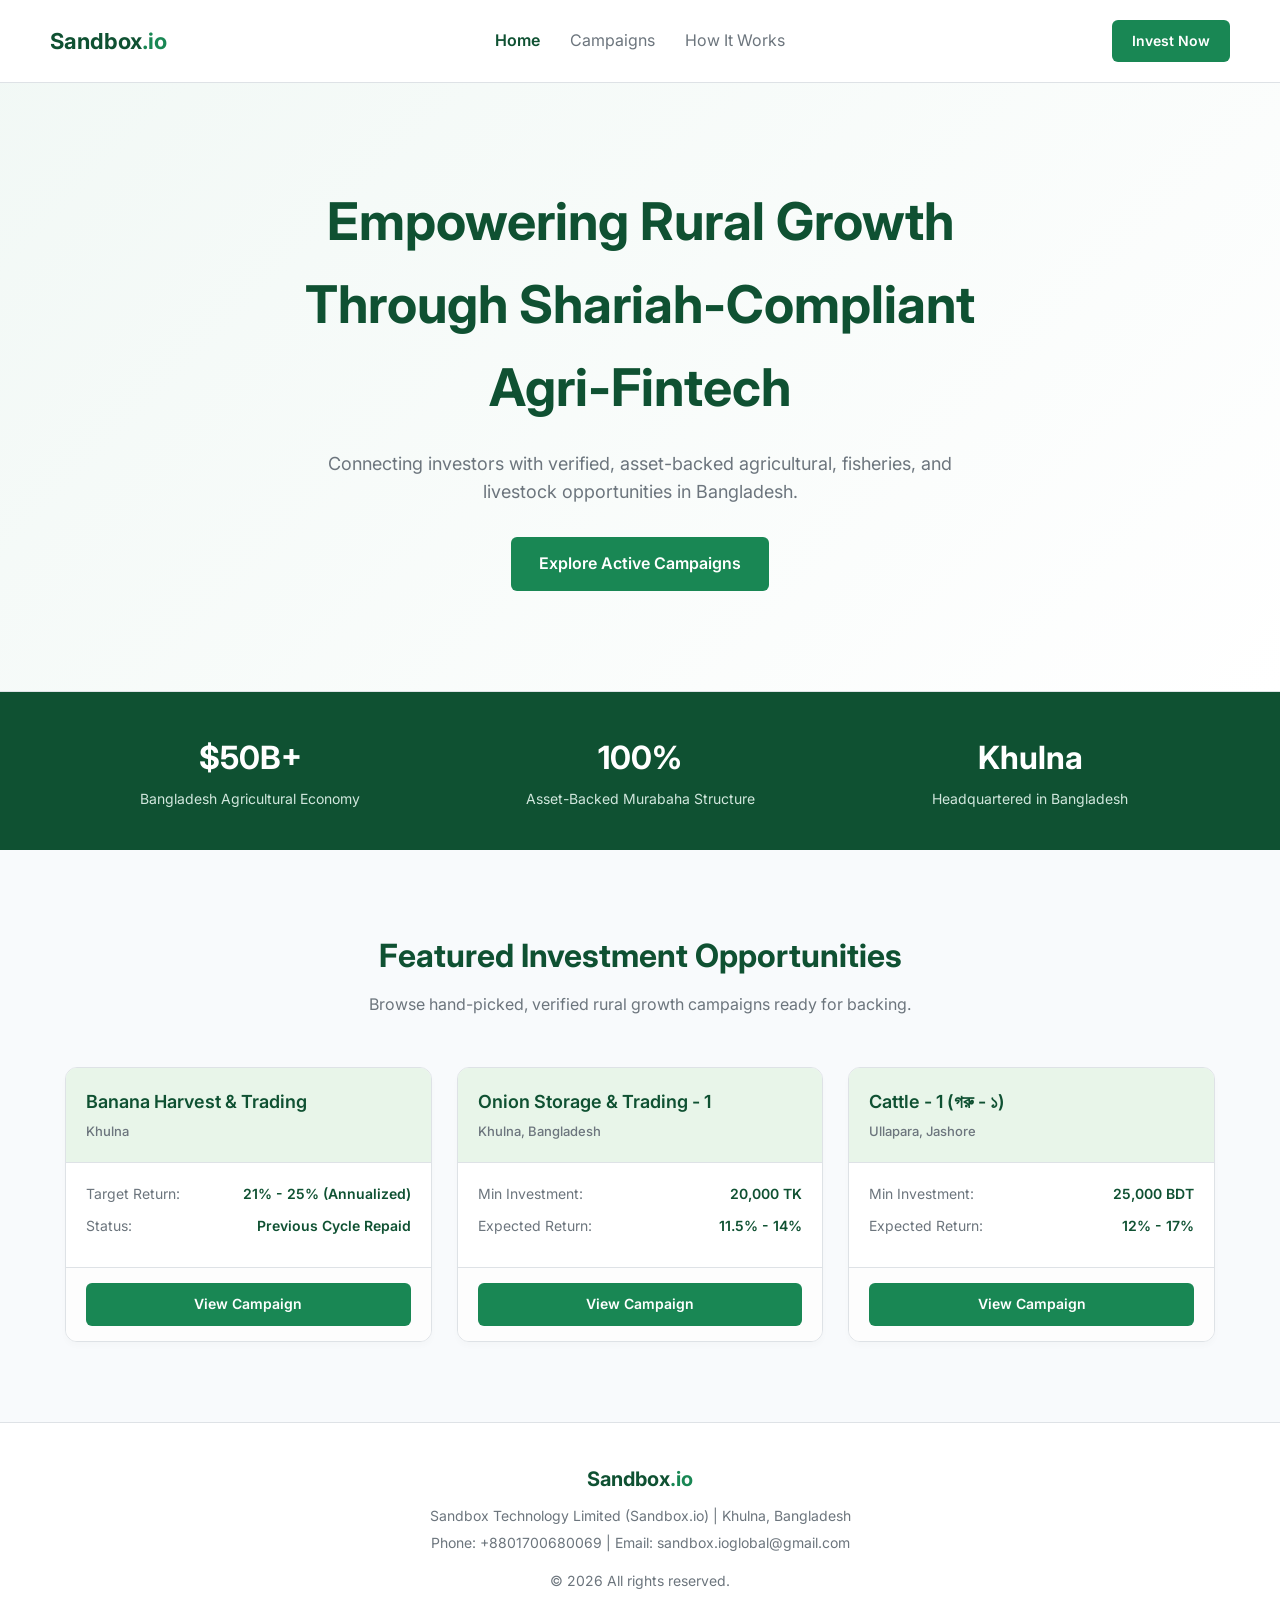
==== index.html @ e163eb54 "Add initial HTML structure for Sandbox.io website This HTML file sets up the structure for the Sandb" ====
<!DOCTYPE html>
<html lang="en">
<head>
    <meta charset="UTF-8">
    <meta name="viewport" content="width=device-width, initial-scale=1.0">
    <title>Sandbox.io - Agri-Fintech & Rural Investment Platform</title>
    <link href="https://fonts.googleapis.com/css2?family=Inter:wght@300;400;500;600;700&display=swap" rel="stylesheet">
    <link rel="stylesheet" href="style.css">
    <style>
        /* Home-specific styles */
        .hero {
            padding: 180px 0 100px 0;
            text-align: center;
            background: linear-gradient(135deg, #f1f8f5 0%, #ffffff 100%);
            border-bottom: 1px solid var(--border-color);
        }

        .hero h1 {
            font-size: clamp(36px, 5vw, 52px);
            font-weight: 700;
            color: var(--primary-green);
            margin-bottom: 20px;
            max-width: 800px;
            margin-left: auto;
            margin-right: auto;
        }

        .hero p {
            color: var(--text-muted);
            font-size: 18px;
            max-width: 650px;
            margin: 0 auto 30px auto;
        }

        .stats-bar {
            background: var(--primary-green);
            color: #fff;
            padding: 40px 0;
        }

        .stats-grid {
            display: grid;
            grid-template-columns: repeat(auto-fit, minmax(220px, 1fr));
            gap: 20px;
            text-align: center;
        }

        .stat-item h3 {
            font-size: 32px;
            color: #fff;
            margin-bottom: 5px;
        }

        .stat-item p {
            color: #d1e7dd;
            font-size: 14px;
        }

        .section-padding {
            padding: 80px 0;
        }

        .section-title {
            text-align: center;
            margin-bottom: 50px;
        }

        .section-title h2 {
            font-size: 32px;
            color: var(--primary-green);
            margin-bottom: 10px;
        }

        .section-title p {
            color: var(--text-muted);
        }

        .featured-grid {
            display: grid;
            grid-template-columns: repeat(auto-fit, minmax(320px, 1fr));
            gap: 25px;
        }

        .project-card {
            background: var(--surface-color);
            border: 1px solid var(--border-color);
            border-radius: 12px;
            overflow: hidden;
            box-shadow: 0 4px 6px rgba(0,0,0,0.02);
            transition: transform 0.3s ease, border-color 0.3s ease;
        }

        .project-card:hover {
            border-color: var(--accent-green);
            transform: translateY(-4px);
        }

        .project-header {
            background: var(--light-green);
            padding: 20px;
            border-bottom: 1px solid var(--border-color);
        }

        .project-header h3 {
            font-size: 18px;
            font-weight: 600;
            color: var(--primary-green);
            margin-bottom: 4px;
        }

        .project-location {
            font-size: 13px;
            color: var(--text-muted);
            font-weight: 500;
        }

        .project-body {
            padding: 20px;
        }

        .metric-row {
            display: flex;
            justify-content: space-between;
            margin-bottom: 10px;
            font-size: 14px;
        }

        .metric-label {
            color: var(--text-muted);
        }

        .metric-value {
            font-weight: 600;
            color: var(--primary-green);
        }

        .project-footer {
            padding: 15px 20px;
            background: #fdfdfd;
            border-top: 1px solid var(--border-color);
            text-align: center;
        }

        footer {
            border-top: 1px solid var(--border-color);
            padding: 40px 0;
            text-align: center;
            color: var(--text-muted);
            font-size: 14px;
            background: var(--surface-color);
        }

        footer p {
            margin-top: 5px;
        }
    </style>
</head>
<body>

    <!-- Navigation Bar -->
    <header style="position: fixed; top: 0; left: 0; width: 100%; display: flex; justify-content: space-between; align-items: center; padding: 20px 50px; background: rgba(255, 255, 255, 0.95); backdrop-filter: blur(10px); border-bottom: 1px solid var(--border-color); z-index: 1000;">
        <a href="index.html" style="font-size: 22px; font-weight: 700; color: var(--primary-green);">Sandbox<span style="color: var(--accent-green);">.io</span></a>
        <nav>
            <ul style="display: flex; list-style: none; gap: 30px;">
                <li><a href="index.html" style="color: var(--primary-green); font-weight: 600;">Home</a></li>
                <li><a href="projects.html" style="color: var(--text-muted);">Campaigns</a></li>
                <li><a href="how-it-works.html" style="color: var(--text-muted);">How It Works</a></li>
            </ul>
        </nav>
        <a href="projects.html" class="btn-primary">Invest Now</a>
    </header>

    <!-- Hero Section -->
    <section class="hero">
        <div class="container">
            <h1>Empowering Rural Growth Through Shariah-Compliant Agri-Fintech</h1>
            <p>Connecting investors with verified, asset-backed agricultural, fisheries, and livestock opportunities in Bangladesh.</p>
            <a href="projects.html" class="btn-primary" style="padding: 14px 28px; font-size: 16px;">Explore Active Campaigns</a>
        </div>
    </section>

    <!-- Macro Stats Bar -->
    <section class="stats-bar">
        <div class="container">
            <div class="stats-grid">
                <div class="stat-item">
                    <h3>$50B+</h3>
                    <p>Bangladesh Agricultural Economy</p>
                </div>
                <div class="stat-item">
                    <h3>100%</h3>
                    <p>Asset-Backed Murabaha Structure</p>
                </div>
                <div class="stat-item">
                    <h3>Khulna</h3>
                    <p>Headquartered in Bangladesh</p>
                </div>
            </div>
        </div>
    </section>

    <!-- Featured Campaigns Section -->
    <section class="section-padding">
        <div class="container">
            <div class="section-title">
                <h2>Featured Investment Opportunities</h2>
                <p>Browse hand-picked, verified rural growth campaigns ready for backing.</p>
            </div>
            
            <div class="featured-grid">
                <!-- Card 1 -->
                <div class="project-card">
                    <div class="project-header">
                        <h3>Banana Harvest & Trading</h3>
                        <div class="project-location">Khulna</div>
                    </div>
                    <div class="project-body">
                        <div class="metric-row"><span class="metric-label">Target Return:</span><span class="metric-value">21% - 25% (Annualized)</span></div>
                        <div class="metric-row"><span class="metric-label">Status:</span><span class="metric-value">Previous Cycle Repaid</span></div>
                    </div>
                    <div class="project-footer"><a href="projects.html" class="btn-primary" style="display:block;">View Campaign</a></div>
                </div>

                <!-- Card 2 -->
                <div class="project-card">
                    <div class="project-header">
                        <h3>Onion Storage & Trading - 1</h3>
                        <div class="project-location">Khulna, Bangladesh</div>
                    </div>
                    <div class="project-body">
                        <div class="metric-row"><span class="metric-label">Min Investment:</span><span class="metric-value">20,000 TK</span></div>
                        <div class="metric-row"><span class="metric-label">Expected Return:</span><span class="metric-value">11.5% - 14%</span></div>
                    </div>
                    <div class="project-footer"><a href="projects.html" class="btn-primary" style="display:block;">View Campaign</a></div>
                </div>

                <!-- Card 3 -->
                <div class="project-card">
                    <div class="project-header">
                        <h3>Cattle - 1 (গরু - ১)</h3>
                        <div class="project-location">Ullapara, Jashore</div>
                    </div>
                    <div class="project-body">
                        <div class="metric-row"><span class="metric-label">Min Investment:</span><span class="metric-value">25,000 BDT</span></div>
                        <div class="metric-row"><span class="metric-label">Expected Return:</span><span class="metric-value">12% - 17%</span></div>
                    </div>
                    <div class="project-footer"><a href="projects.html" class="btn-primary" style="display:block;">View Campaign</a></div>
                </div>
            </div>
        </div>
    </section>

    <!-- Footer -->
    <footer>
        <div class="container">
            <div style="font-size: 20px; font-weight: 700; color: var(--primary-green); margin-bottom: 10px;">Sandbox<span style="color: var(--accent-green);">.io</span></div>
            <p>Sandbox Technology Limited (Sandbox.io) | Khulna, Bangladesh</p>
            <p>Phone: +8801700680069 | Email: sandbox.ioglobal@gmail.com</p>
            <p style="margin-top: 15px;">&copy; 2026 All rights reserved.</p>
        </div>
    </footer>

</body>
</html>
---- style.css ----
/* ==========================================
   Sandbox.io - Global Design System & CSS
   ========================================== */

:root {
    --bg-color: #f8fafc;
    --surface-color: #ffffff;
    --primary-green: #0f5132;
    --accent-green: #198754;
    --light-green: #e8f5e9;
    --text-main: #212529;
    --text-muted: #6c757d;
    --border-color: #dee2e6;
    --badge-bg: #d1e7dd;
    --font-main: 'Inter', sans-serif;
}

/* Global Reset & Box Sizing */
* {
    margin: 0;
    padding: 0;
    box-sizing: border-box;
}

body {
    font-family: var(--font-main);
    background-color: var(--bg-color);
    color: var(--text-main);
    line-height: 1.6;
    -webkit-font-smoothing: antialiased;
}

/* Reusable Layout Containers */
.container {
    width: 100%;
    max-width: 1250px;
    margin: 0 auto;
    padding: 0 50px;
}

/* Global Typography */
h1, h2, h3, h4, h5, h6 {
    color: var(--primary-green);
    font-weight: 700;
}

a {
    text-decoration: none;
    color: inherit;
}

/* Standardized Buttons */
.btn-primary {
    background: var(--accent-green);
    color: #fff;
    padding: 10px 20px;
    border-radius: 6px;
    font-weight: 600;
    font-size: 14px;
    display: inline-block;
    transition: background 0.2s ease;
    border: none;
    cursor: pointer;
}

.btn-primary:hover {
    background: #146c43;
}

/* Responsive Breakpoints */
@media (max-width: 768px) {
    .container {
        padding: 0 20px;
    }
}
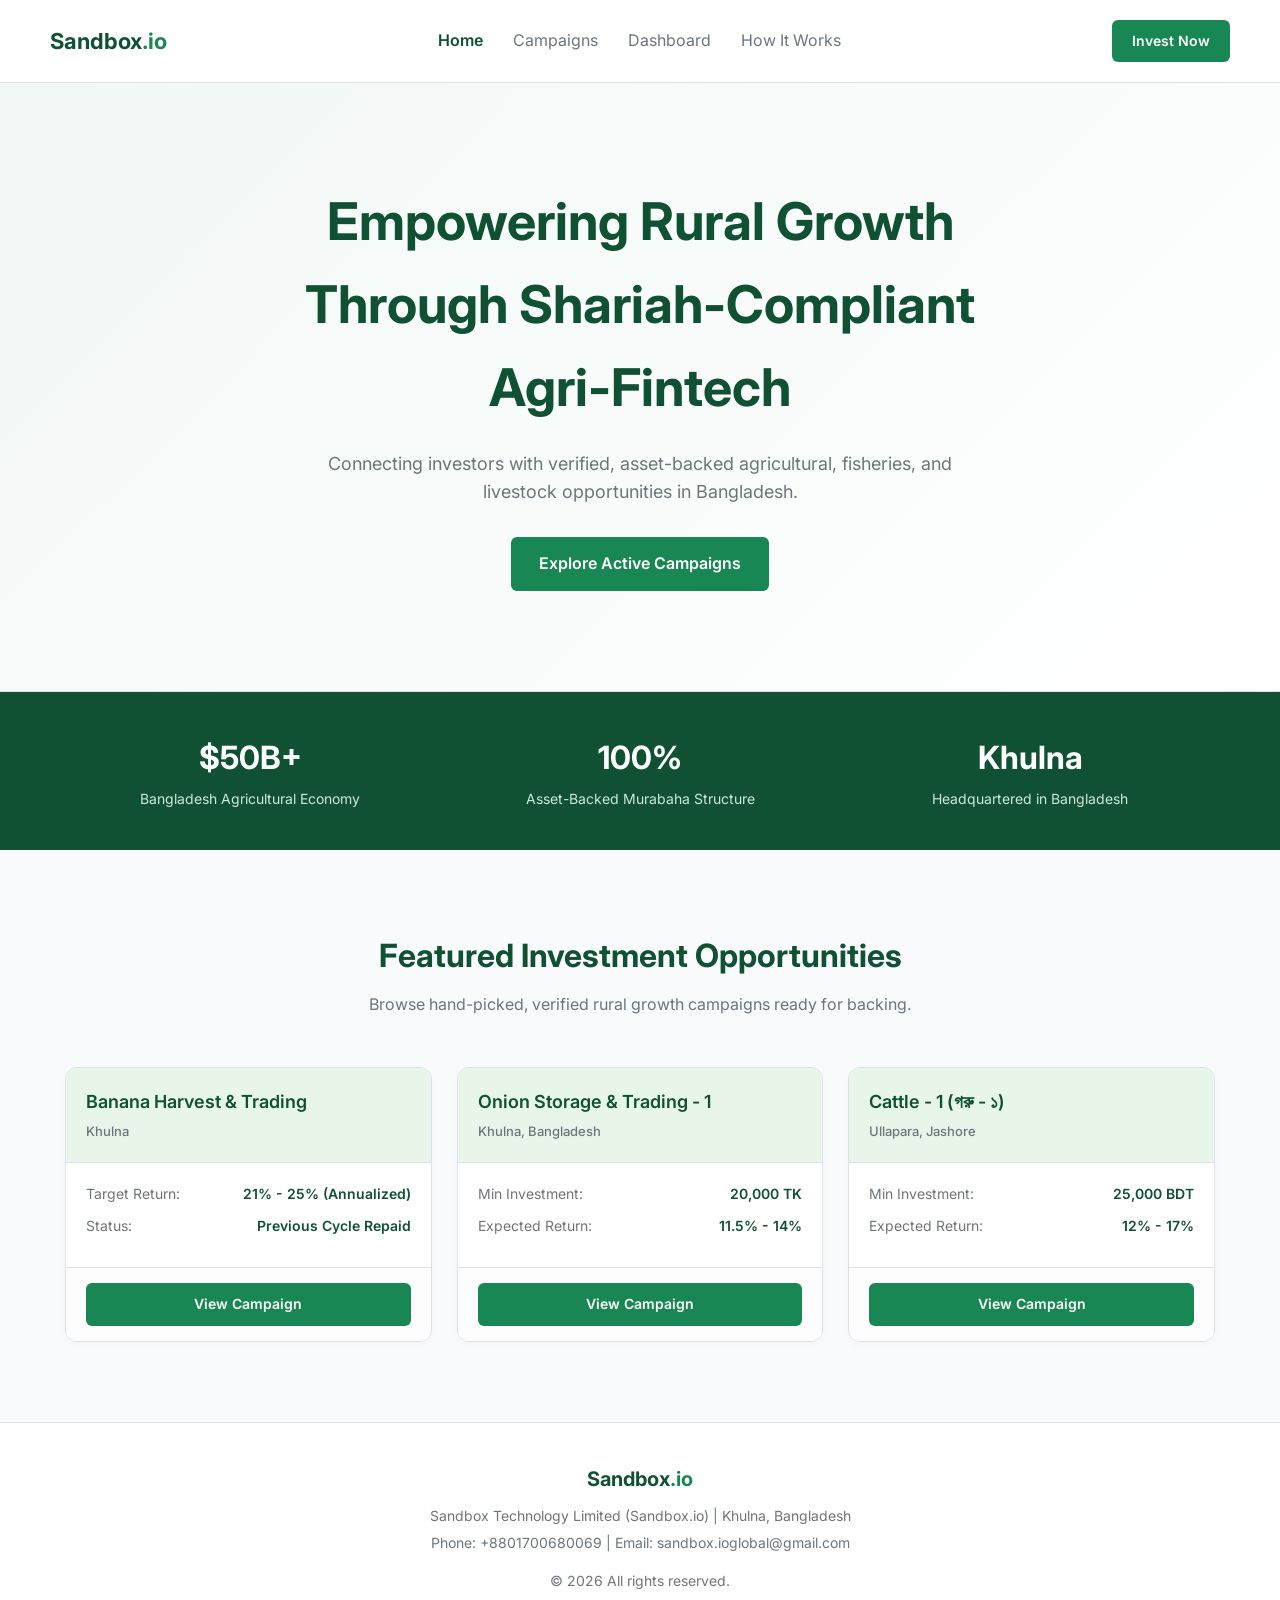
==== commit 4b05795c: "Add Dashboard link to navigation menu step 2 of issue 7." ====
--- a/index.html
+++ b/index.html
@@ -157,17 +157,28 @@
 </head>
 <body>
 
-    <!-- Navigation Bar -->
+    <!-- Navigation Bar with Mobile Hamburger Support -->
     <header style="position: fixed; top: 0; left: 0; width: 100%; display: flex; justify-content: space-between; align-items: center; padding: 20px 50px; background: rgba(255, 255, 255, 0.95); backdrop-filter: blur(10px); border-bottom: 1px solid var(--border-color); z-index: 1000;">
         <a href="index.html" style="font-size: 22px; font-weight: 700; color: var(--primary-green);">Sandbox<span style="color: var(--accent-green);">.io</span></a>
-        <nav>
+        
+        <!-- Hamburger Toggle Button -->
+        <button class="hamburger" id="hamburgerBtn" aria-label="Toggle navigation">
+            <span></span>
+            <span></span>
+            <span></span>
+        </button>
+
+        <!-- Navigation Menu -->
+        <nav class="site-nav" id="navMenu">
             <ul style="display: flex; list-style: none; gap: 30px;">
                 <li><a href="index.html" style="color: var(--primary-green); font-weight: 600;">Home</a></li>
                 <li><a href="projects.html" style="color: var(--text-muted);">Campaigns</a></li>
+                <li><a href="dashboard.html" style="color: var(--text-muted);">Dashboard</a></li>
                 <li><a href="how-it-works.html" style="color: var(--text-muted);">How It Works</a></li>
             </ul>
         </nav>
-        <a href="projects.html" class="btn-primary">Invest Now</a>
+        
+        <a href="projects.html" class="btn-primary desktop-cta">Invest Now</a>
     </header>
 
     <!-- Hero Section -->
@@ -260,5 +271,23 @@
         </div>
     </footer>
 
+    <!-- Mobile Menu Toggle Script -->
+    <script>
+        const hamburger = document.getElementById('hamburgerBtn');
+        const navMenu = document.getElementById('navMenu');
+
+        if (hamburger && navMenu) {
+            hamburger.addEventListener('click', () => {
+                navMenu.classList.toggle('active');
+            });
+
+            // Close menu automatically when a link is clicked
+            navMenu.querySelectorAll('a').forEach(link => {
+                link.addEventListener('click', () => {
+                    navMenu.classList.remove('active');
+                });
+            });
+        }
+    </script>
 </body>
 </html>
--- a/style.css
+++ b/style.css
@@ -73,3 +73,64 @@
         padding: 0 20px;
     }
 }
+
+/* ==========================================
+   Mobile Hamburger Menu Styles
+   ========================================== */
+
+.hamburger {
+    display: none;
+    background: none;
+    border: none;
+    cursor: pointer;
+    flex-direction: column;
+    gap: 5px;
+    padding: 5px;
+    z-index: 1001;
+}
+
+.hamburger span {
+    display: block;
+    width: 25px;
+    height: 3px;
+    background-color: var(--primary-green);
+    border-radius: 2px;
+    transition: all 0.3s ease;
+}
+
+@media (max-width: 768px) {
+    .hamburger {
+        display: flex;
+    }
+    
+    .site-nav {
+        position: fixed;
+        top: 0;
+        right: -100%;
+        width: 75%;
+        max-width: 300px;
+        height: 100vh;
+        background: #ffffff;
+        display: flex;
+        flex-direction: column;
+        justify-content: center;
+        align-items: center;
+        box-shadow: -5px 0 20px rgba(0,0,0,0.1);
+        transition: right 0.3s ease-in-out;
+        z-index: 1000;
+    }
+
+    .site-nav.active {
+        right: 0;
+    }
+
+    .site-nav ul {
+        flex-direction: column !important;
+        gap: 30px !important;
+        text-align: center;
+    }
+    
+    .desktop-cta {
+        display: none !important;
+    }
+}
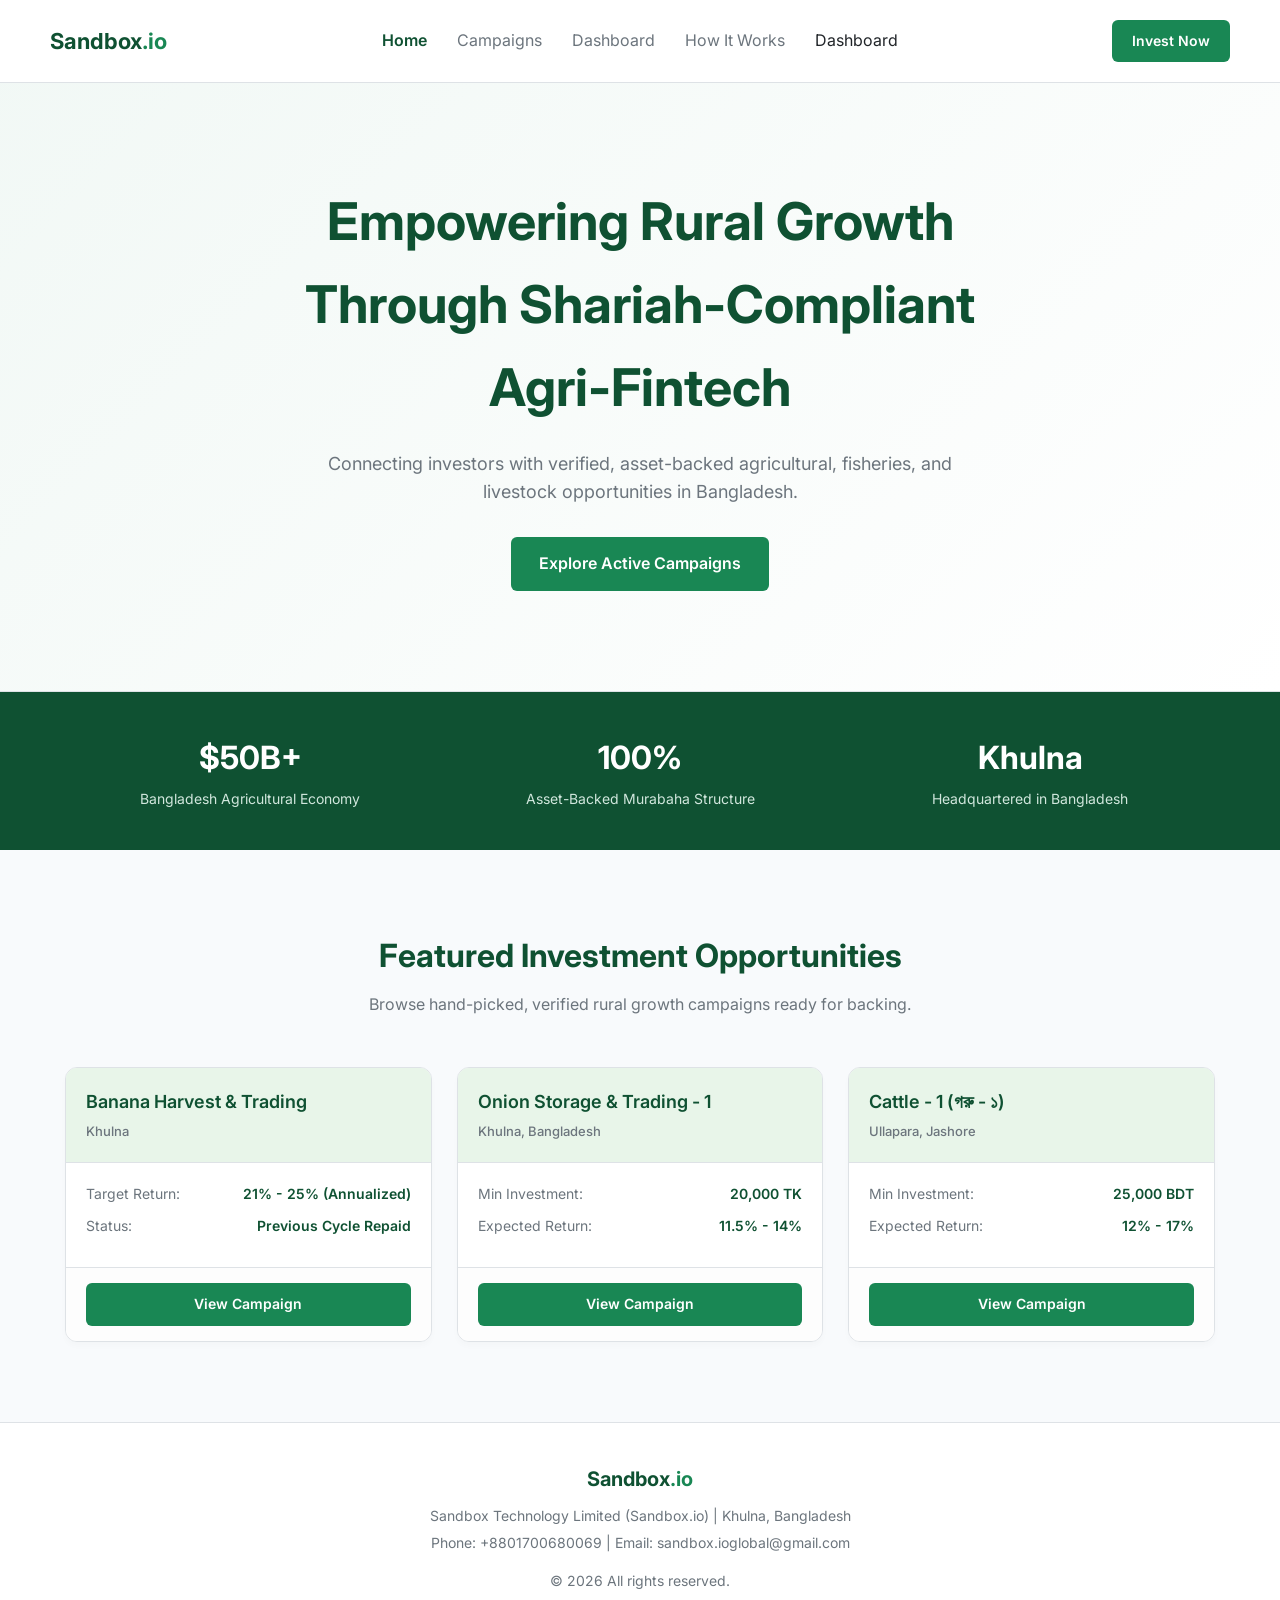
==== commit e0455fb0: "Fix duplicate Dashboard link in navigation" ====
--- a/index.html
+++ b/index.html
@@ -174,7 +174,8 @@
                 <li><a href="index.html" style="color: var(--primary-green); font-weight: 600;">Home</a></li>
                 <li><a href="projects.html" style="color: var(--text-muted);">Campaigns</a></li>
                 <li><a href="dashboard.html" style="color: var(--text-muted);">Dashboard</a></li>
-                <li><a href="how-it-works.html" style="color: var(--text-muted);">How It Works</a></li>
+                <li><a href="how-it-works.html" style="color: var(--text-muted);">How It Works</a></li> 
+                <li><a href="dashboard.html">Dashboard</a></li>
             </ul>
         </nav>
         
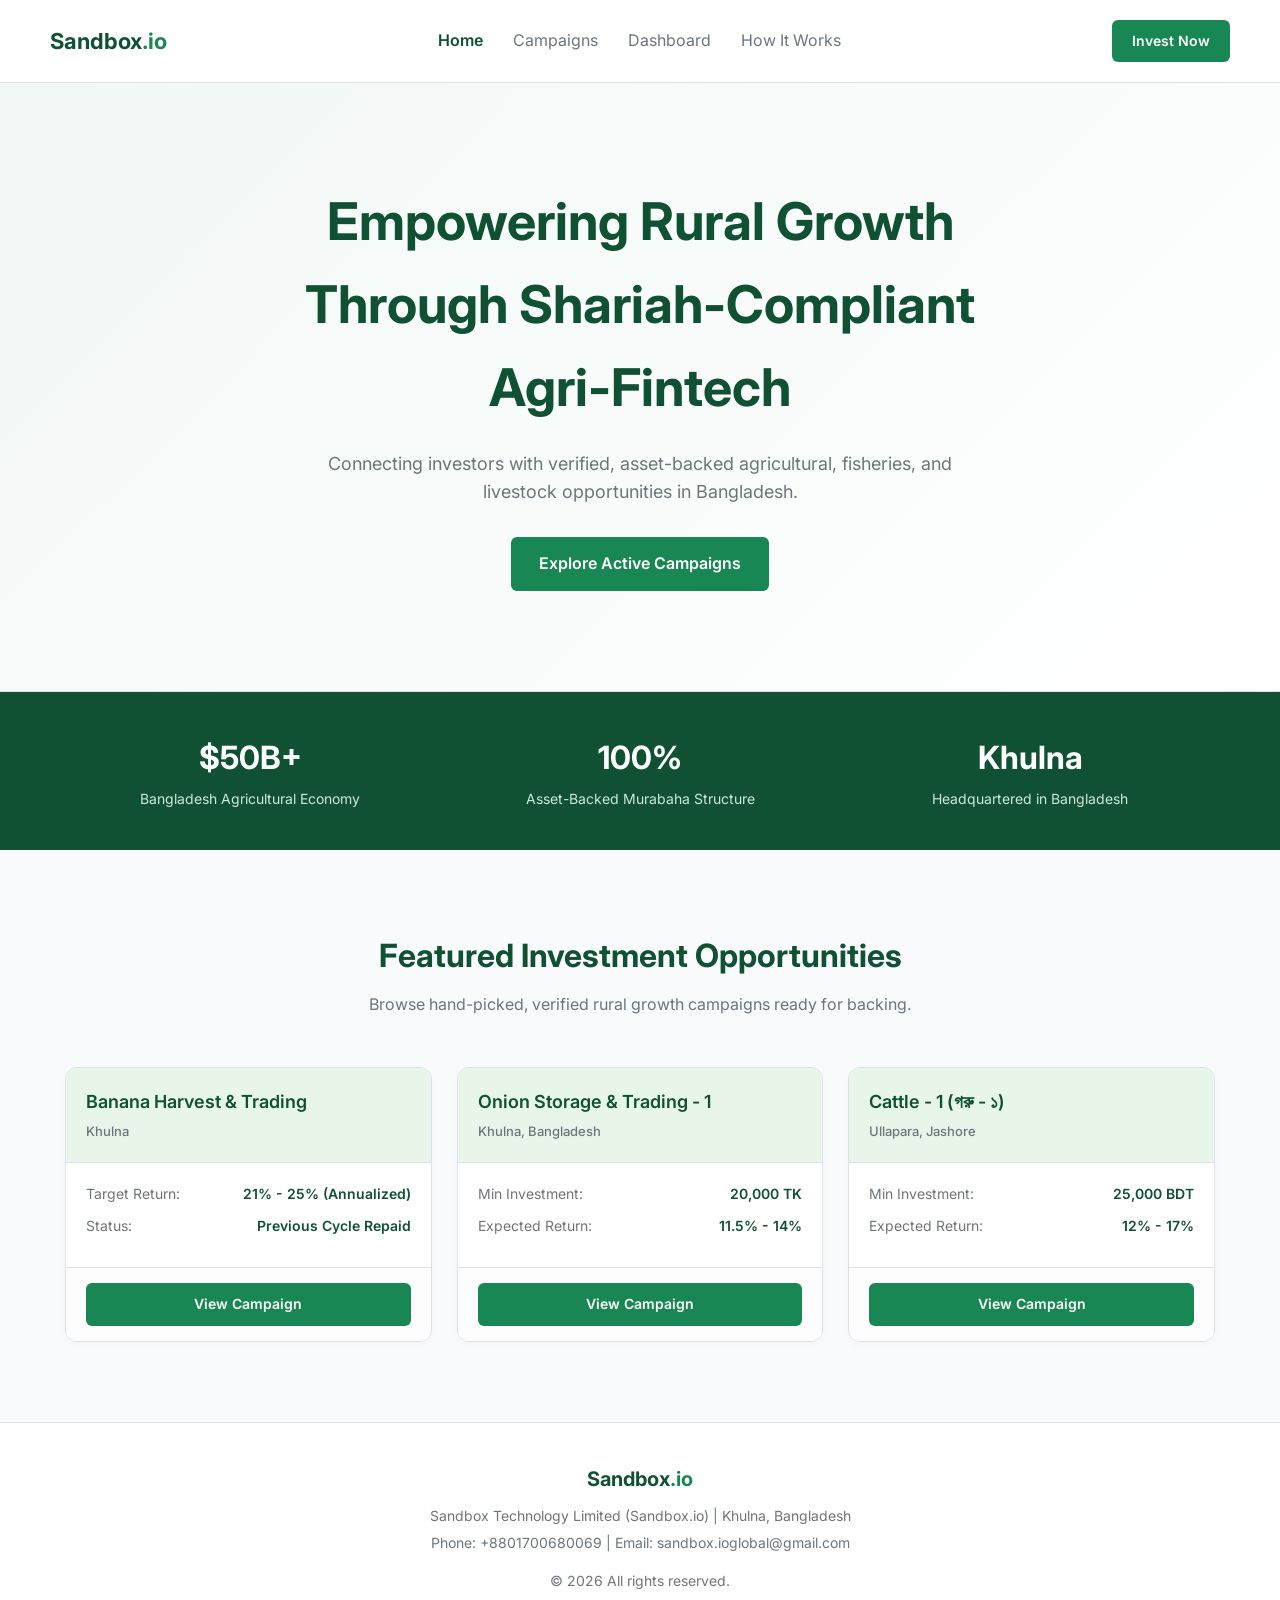
==== commit 7813f968: "Revert "Fix duplicate Dashboard link in navigation"" ====
--- a/index.html
+++ b/index.html
@@ -174,8 +174,7 @@
                 <li><a href="index.html" style="color: var(--primary-green); font-weight: 600;">Home</a></li>
                 <li><a href="projects.html" style="color: var(--text-muted);">Campaigns</a></li>
                 <li><a href="dashboard.html" style="color: var(--text-muted);">Dashboard</a></li>
-                <li><a href="how-it-works.html" style="color: var(--text-muted);">How It Works</a></li> 
-                <li><a href="dashboard.html">Dashboard</a></li>
+                <li><a href="how-it-works.html" style="color: var(--text-muted);">How It Works</a></li>
             </ul>
         </nav>
         
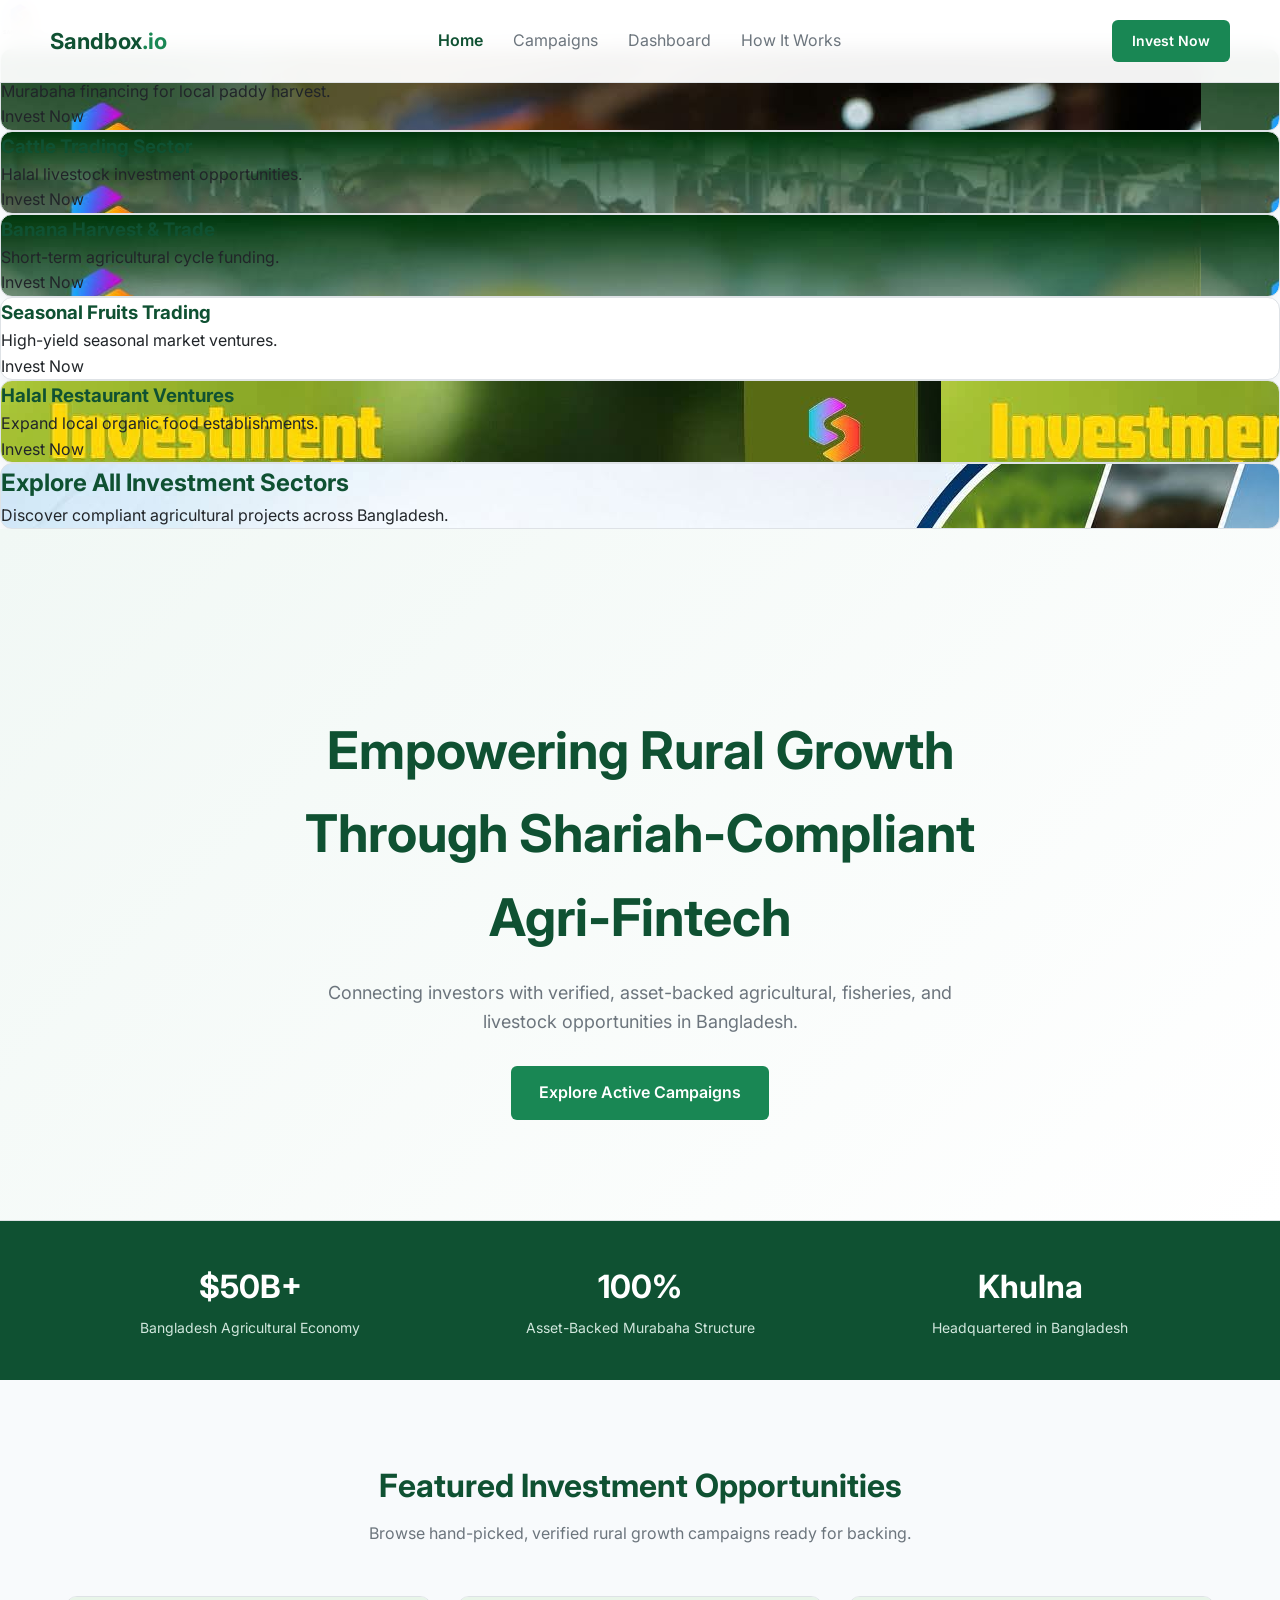
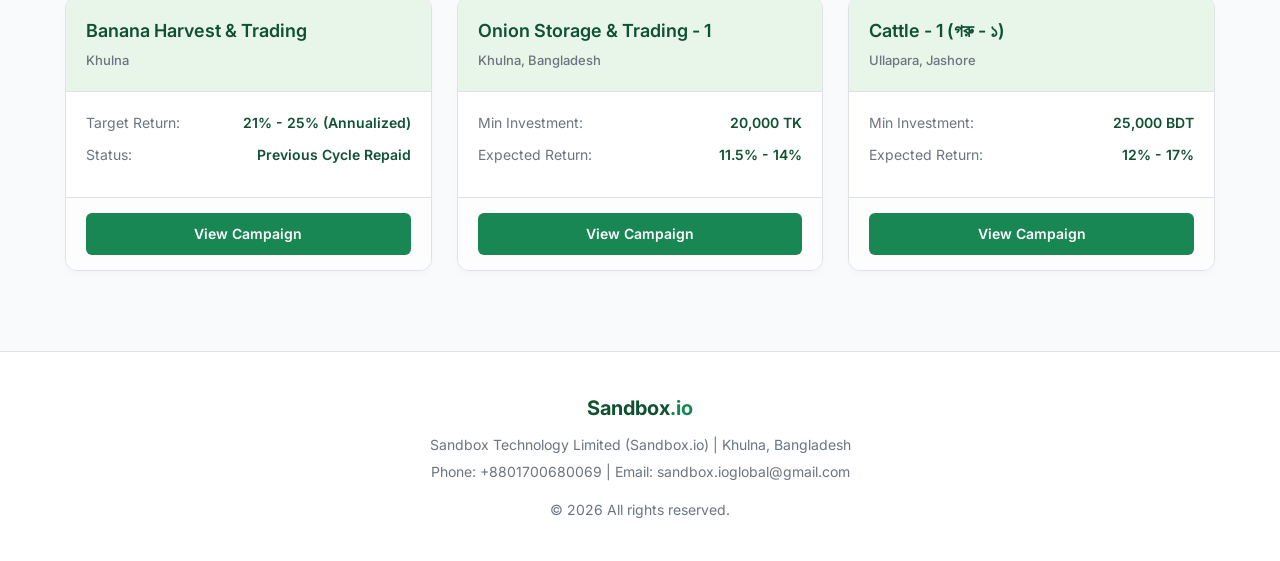
==== commit 25bbf389: "Add project cards for various investment sectors Added multiple project cards for investment opportu" ====
--- a/index.html
+++ b/index.html
@@ -6,6 +6,9 @@
     <title>Sandbox.io - Agri-Fintech & Rural Investment Platform</title>
     <link href="https://fonts.googleapis.com/css2?family=Inter:wght@300;400;500;600;700&display=swap" rel="stylesheet">
     <link rel="stylesheet" href="style.css">
+    <a href="index.html" class="logo-container">
+    <img src="sandbox.io logo.jpg" alt="Sandbox.io Logo" style="height: 40px; width: auto;">
+</a>
     <style>
         /* Home-specific styles */
         .hero {
@@ -180,7 +183,46 @@
         
         <a href="projects.html" class="btn-primary desktop-cta">Invest Now</a>
     </header>
-
+     <!-- Rice Trading Project Card -->
+<div class="project-card" style="background-image: url('sandbox.io%20rice%20trading%20background%20image.jpg');">
+    <h3>Rice Trading Venture</h3>
+    <p>Murabaha financing for local paddy harvest.</p>
+    <a href="payment.html" class="btn">Invest Now</a>
+</div>
+
+<!-- Cattle Trading Project Card -->
+<div class="project-card" style="background-image: url('sandbox.io%20cattle%20trading%20background%20image.jpg');">
+    <h3>Cattle Trading Sector</h3>
+    <p>Halal livestock investment opportunities.</p>
+    <a href="payment.html" class="btn">Invest Now</a>
+</div>
+
+<!-- Banana Harvest Project Card -->
+<div class="project-card" style="background-image: url('sandbox.io%20banana%20harvest%20and%20trading%20background%20image.jpg');">
+    <h3>Banana Harvest & Trade</h3>
+    <p>Short-term agricultural cycle funding.</p>
+    <a href="payment.html" class="btn">Invest Now</a>
+</div>
+
+<!-- Seasonal Fruits Project Card -->
+<div class="project-card" style="background-image: url('sandbox.io%20seasonal%20fruits%20trading%20background%20i...');">
+    <h3>Seasonal Fruits Trading</h3>
+    <p>High-yield seasonal market ventures.</p>
+    <a href="payment.html" class="btn">Invest Now</a>
+</div>
+
+<!-- Restaurant Investment Project Card -->
+<div class="project-card" style="background-image: url('sandbox.io%20restaurant%20-%20investment%20opportunities.jpg');">
+    <h3>Halal Restaurant Ventures</h3>
+    <p>Expand local organic food establishments.</p>
+    <a href="payment.html" class="btn">Invest Now</a>
+</div>
+
+<!-- All Sectors Banner -->
+<div class="project-card" style="background-image: url('sandbox.io%20all%20investment%20sector.jpg');">
+    <h2>Explore All Investment Sectors</h2>
+    <p>Discover compliant agricultural projects across Bangladesh.</p>
+</div>
     <!-- Hero Section -->
     <section class="hero">
         <div class="container">
